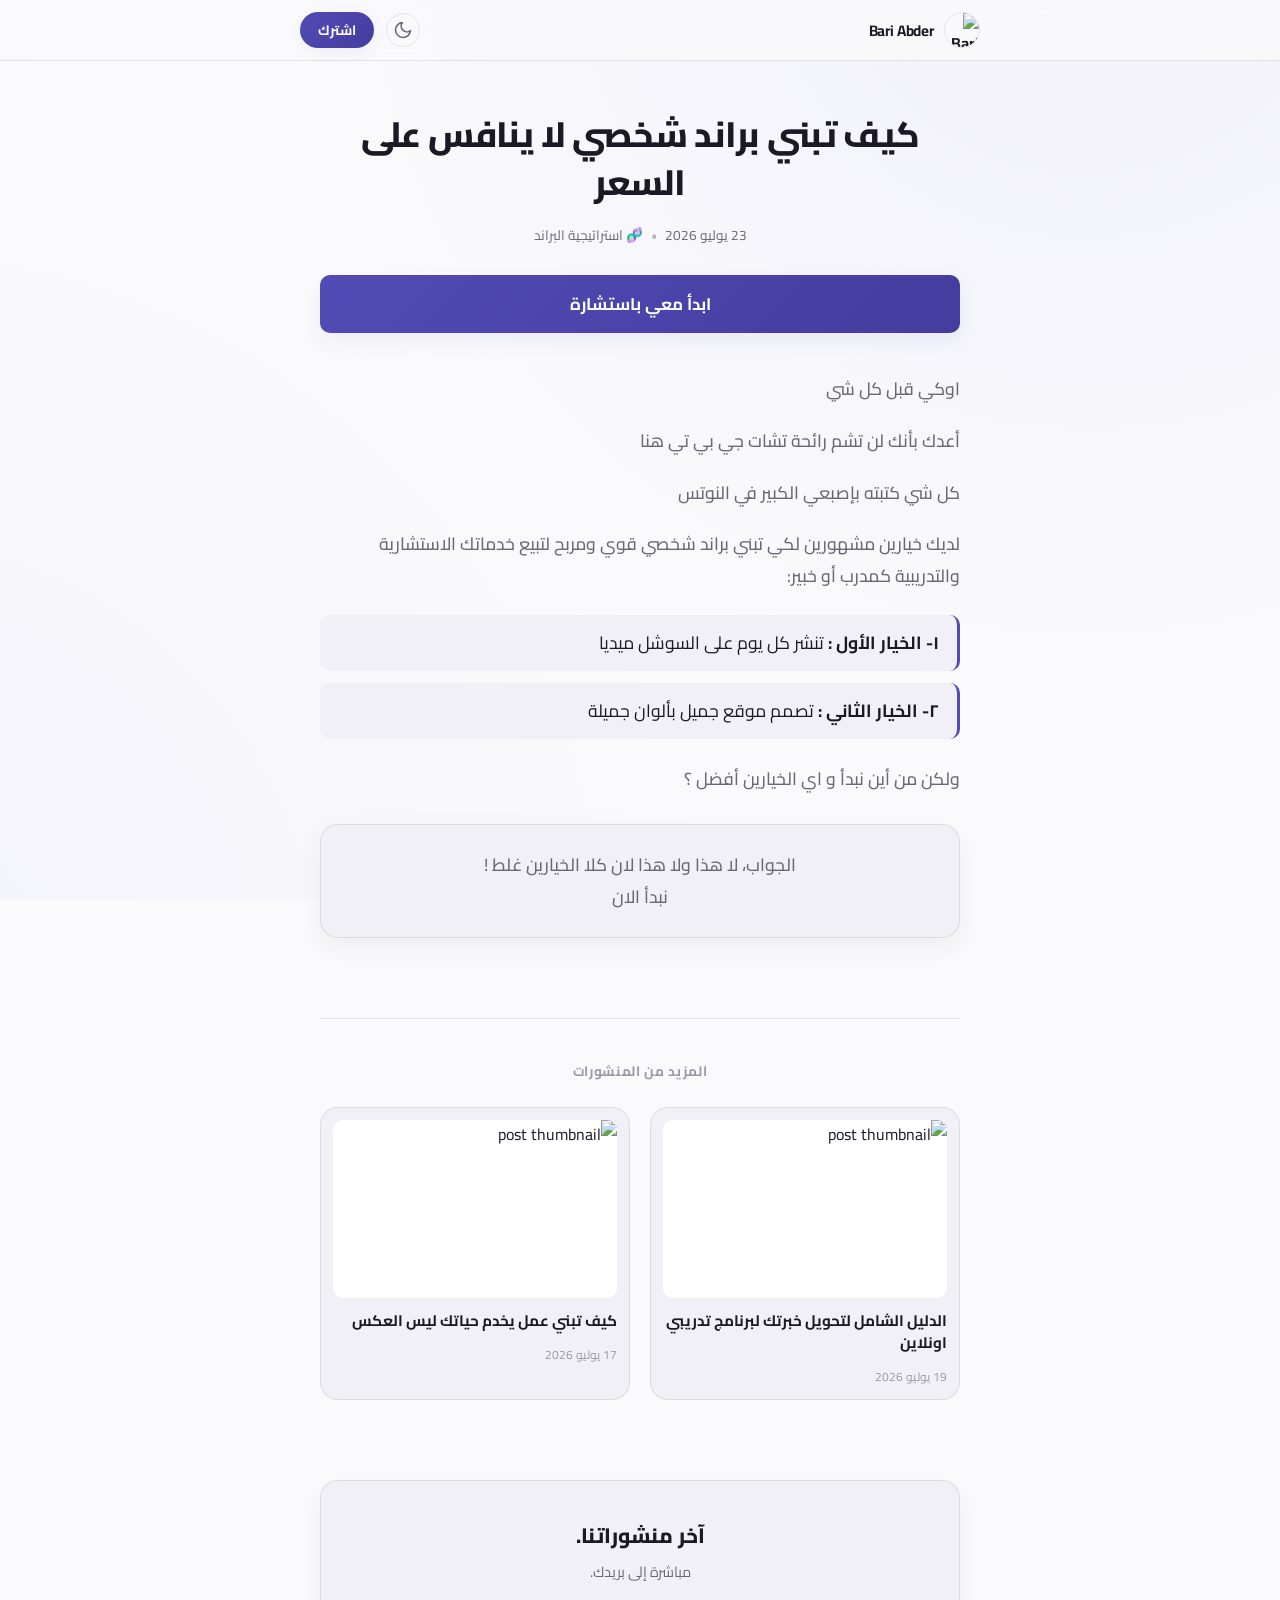
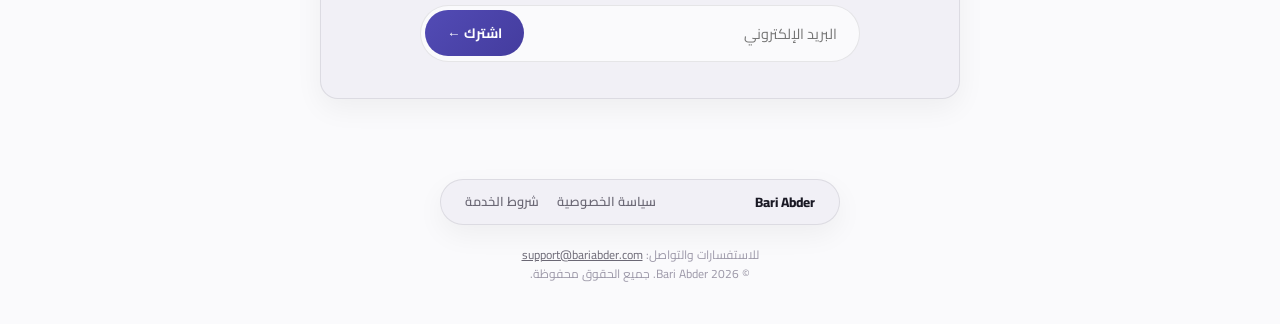
==== build-personal-brand-without-competing-on-price.html @ 3c4d85ca "Add files via upload" ====
<!DOCTYPE html>
<html lang="ar" dir="rtl">
<head>
  <meta charset="UTF-8">
  <meta name="viewport" content="width=device-width, initial-scale=1.0">
  <title>كيف تبني براند شخصي لا ينافس على السعر — Bari Abder</title>
  
  <!-- Cairo Font -->
  <link rel="preconnect" href="https://fonts.googleapis.com">
  <link rel="preconnect" href="https://fonts.gstatic.com" crossorigin>
  <link href="https://fonts.googleapis.com/css2?family=Cairo:wght@400;500;600;700;800;900&display=swap" rel="stylesheet">
  
  <!-- Stylesheet -->
  <link rel="stylesheet" href="style.css">
</head>
<body>

  <!-- Top Navbar -->
  <header class="navbar">
    <div class="nav-container">
      <a href="#" class="brand-logo">
        <img src="https://www.bariabder.com/bariabder.jpg" alt="Bari Abder" class="brand-avatar">
        <span class="brand-name">Bari Abder</span>
      </a>
      <div class="nav-actions">
        <button class="theme-toggle" id="themeToggle" aria-label="Toggle dark mode">
          <svg width="20" height="20" viewBox="0 0 24 24" fill="none" stroke="currentColor" stroke-width="2" stroke-linecap="round" stroke-linejoin="round">
            <path d="M21 12.79A9 9 0 1 1 11.21 3 7 7 0 0 0 21 12.79z"></path>
          </svg>
        </button>
        <a href="#subscribe" class="btn-nav-subscribe">اشترك</a>
      </div>
    </div>
  </header>

  <!-- Main Article Layout -->
  <main class="article-container">
    
    <!-- Article Header -->
    <header class="article-header">
      <h1 class="article-title">كيف تبني براند شخصي لا ينافس على السعر</h1>
      <div class="article-meta">
        <span class="meta-date">23 يوليو 2026</span>
        <span class="meta-dot">•</span>
        <span class="meta-category">🧬 استراتيجية البراند</span>
      </div>
      <a href="https://www.bariabder.com/#final-form" class="cta-banner-btn">ابدأ معي باستشارة</a>
    </header>

    <!-- Article Content -->
    <article class="article-body">
      <p>اوكي قبل كل شي</p>
      <p>أعدك بأنك لن تشم رائحة تشات جي بي تي هنا</p>
      <p>كل شي كتبته بإصبعي الكبير في النوتس</p>
      
      <p>لديك خيارين مشهورين لكي تبني براند شخصي قوي ومربح لتبيع خدماتك الاستشارية والتدريبية كمدرب أو خبير:</p>
      
      <ul class="styled-list">
        <li><strong>١- الخيار الأول :</strong> تنشر كل يوم على السوشل ميديا</li>
        <li><strong>٢- الخيار الثاني :</strong> تصمم موقع جميل بألوان جميلة</li>
      </ul>

      <p>ولكن من أين نبدأ و اي الخيارين أفضل ؟</p>
      
      <p class="highlight-box">
        الجواب، لا هذا ولا هذا لان كلا الخيارين غلط !<br>
        نبدأ الان
      </p>
    </article>

    <!-- Section: More Posts (Grid Layout) -->
    <section class="more-posts-section">
      <h2 class="section-label">المزيد من المنشورات</h2>
      <div class="posts-grid">
        
        <a href="#" class="post-card">
          <div class="post-card-thumb">
            <img src="https://images.unsplash.com/photo-1512486130939-2c4f79935e4f?auto=format&fit=crop&w=600&q=80" alt="post thumbnail">
          </div>
          <h3 class="post-card-title">الدليل الشامل لتحويل خبرتك لبرنامج تدريبي اونلاين</h3>
          <span class="post-card-date">19 يوليو 2026</span>
        </a>

        <a href="#" class="post-card">
          <div class="post-card-thumb">
            <img src="https://images.unsplash.com/photo-1553877522-43269d4ea984?auto=format&fit=crop&w=600&q=80" alt="post thumbnail">
          </div>
          <h3 class="post-card-title">كيف تبني عمل يخدم حياتك ليس العكس</h3>
          <span class="post-card-date">17 يوليو 2026</span>
        </a>

      </div>
    </section>

    <!-- Section: Newsletter Subscription -->
    <section class="newsletter-section" id="subscribe">
      <div class="newsletter-box">
        <h3 class="newsletter-title">آخر منشوراتنا.</h3>
        <p class="newsletter-subtitle">مباشرة إلى بريدك.</p>
        <form class="newsletter-form" id="newsletterForm">
          <input type="email" placeholder="البريد الإلكتروني" required class="newsletter-input">
          <button type="submit" class="btn-submit">اشترك ←</button>
        </form>
      </div>
    </section>

  </main>

  <!-- Clean Floating Pill Footer -->
  <footer class="site-footer">
    <div class="footer-pill">
      <a href="#" class="footer-logo">Bari Abder</a>
      <nav class="footer-pill-links">
        <a href="/privacy">سياسة الخصوصية</a>
        <a href="/terms">شروط الخدمة</a>
      </nav>
    </div>
    <div class="footer-disclaimers">
      <p>للاستفسارات والتواصل: <a href="mailto:support@bariabder.com">support@bariabder.com</a></p>
      <p>© 2026 Bari Abder. جميع الحقوق محفوظة.</p>
    </div>
  </footer>

  <script src="script.js"></script>
</body>
</html>
---- style.css ----
/* ============================================
   DESIGN TOKENS & PALETTE OVERRIDES
   ============================================ */
:root {
  /* Default Light Theme */
  --bg-primary: #FAFAFC;
  --bg-secondary: #f1f0f6;
  --bg-card: #FFFFFF;
  
  --text-main: #1A1924;
  --text-muted: #6B6875;
  --text-faint: #9C98A8;
  
  --border-light: rgba(20, 18, 30, 0.09);
  --border-strong: rgba(20, 18, 30, 0.16);
  
  --accent-purple: #524BB5;
  --accent-hover: #443C9E;
  --accent-soft: rgba(82, 75, 181, 0.08);
  --accent-border: rgba(82, 75, 181, 0.35);
  
  --max-width: 680px;
  --font-family: 'Cairo', -apple-system, BlinkMacSystemFont, sans-serif;
  --radius-pill: 9999px;
  --radius-card: 18px;
  --radius-sm: 10px;
  --transition: all 0.25s cubic-bezier(0.16, 1, 0.3, 1);
  --shadow-card: 0 10px 28px rgba(0, 0, 0, 0.05);
}

/* Matched Dark Theme Palette (From Reference CSS) */
[data-theme="dark"] {
  --bg-primary: #22242B;
  --bg-secondary: #2C2E38;
  --bg-card: #353844;
  
  --text-main: #F8FAFC;
  --text-muted: #CBD5E1;
  --text-faint: #94A3B8;
  
  --border-light: #3D4150;
  --border-strong: #4A4F62;
  
  --accent-purple: #8B80F0;
  --accent-hover: #9990F2;
  --accent-soft: rgba(139, 128, 240, 0.12);
  --accent-border: rgba(139, 128, 240, 0.35);
  
  --shadow-card: 0 10px 28px rgba(0, 0, 0, 0.25);
}

* {
  margin: 0;
  padding: 0;
  box-sizing: border-box;
}

body {
  font-family: var(--font-family);
  background-color: var(--bg-primary);
  /* Ambient glow effect matching reference background */
  background-image: 
    radial-gradient(circle at 85% -10%, rgba(139, 128, 240, 0.08), transparent 55%),
    radial-gradient(circle at -10% 110%, rgba(139, 128, 240, 0.06), transparent 50%);
  background-attachment: fixed;
  color: var(--text-main);
  line-height: 1.8;
  direction: rtl;
  -webkit-font-smoothing: antialiased;
  transition: background-color 0.3s ease, color 0.3s ease;
}

::selection {
  background: var(--accent-soft);
  color: var(--text-main);
}

/* --- Sticky Navigation Bar --- */
.navbar {
  position: sticky;
  top: 0;
  background: rgba(34, 36, 43, 0.75);
  backdrop-filter: blur(16px);
  -webkit-backdrop-filter: blur(16px);
  border-bottom: 1px solid var(--border-light);
  z-index: 100;
  padding: 12px 20px;
}

:root:not([data-theme="dark"]) .navbar {
  background: rgba(250, 250, 252, 0.85);
}

.nav-container {
  max-width: var(--max-width);
  margin: 0 auto;
  display: flex;
  justify-content: space-between;
  align-items: center;
}

.brand-logo {
  display: flex;
  align-items: center;
  gap: 10px;
  text-decoration: none;
  color: var(--text-main);
  font-weight: 700;
}

.brand-avatar {
  width: 36px;
  height: 36px;
  border-radius: 50%;
  object-fit: cover;
  border: 1.5px solid var(--border-light);
}

.brand-name {
  font-size: 0.95rem;
  letter-spacing: -0.01em;
}

.nav-actions {
  display: flex;
  align-items: center;
  gap: 12px;
}

.theme-toggle {
  background: none;
  border: 1px solid var(--border-light);
  color: var(--text-muted);
  cursor: pointer;
  padding: 6px;
  border-radius: 50%;
  display: flex;
  align-items: center;
  justify-content: center;
  transition: var(--transition);
}

.theme-toggle:hover {
  color: var(--text-main);
  background-color: var(--bg-secondary);
  border-color: var(--border-strong);
}

.btn-nav-subscribe {
  background: linear-gradient(135deg, var(--accent-purple), var(--accent-hover));
  color: #FFFFFF;
  padding: 6px 18px;
  border-radius: var(--radius-pill);
  text-decoration: none;
  font-weight: 700;
  font-size: 0.85rem;
  box-shadow: 0 4px 14px var(--accent-soft);
  transition: var(--transition);
}

.btn-nav-subscribe:hover {
  transform: translateY(-1px);
  box-shadow: 0 6px 20px var(--accent-soft);
}

/* --- Article Main Container --- */
.article-container {
  max-width: var(--max-width);
  margin: 50px auto 80px;
  padding: 0 20px;
}

/* Header */
.article-header {
  text-align: center;
  margin-bottom: 40px;
}

.article-title {
  font-size: 2.2rem;
  font-weight: 800;
  line-height: 1.35;
  color: var(--text-main);
  margin-bottom: 16px;
  letter-spacing: -0.02em;
}

.article-meta {
  font-size: 0.85rem;
  color: var(--text-muted);
  display: flex;
  align-items: center;
  justify-content: center;
  gap: 8px;
  margin-bottom: 28px;
}

.meta-dot {
  opacity: 0.5;
}

.cta-banner-btn {
  display: block;
  width: 100%;
  background: linear-gradient(135deg, var(--accent-purple), var(--accent-hover));
  color: #FFFFFF;
  text-align: center;
  padding: 14px 24px;
  border-radius: var(--radius-sm);
  font-size: 1.05rem;
  font-weight: 700;
  text-decoration: none;
  transition: var(--transition);
  box-shadow: 0 8px 20px var(--accent-soft);
}

.cta-banner-btn:hover {
  transform: translateY(-2px);
  box-shadow: 0 12px 28px var(--accent-soft);
}

/* Content Body */
.article-body {
  font-size: 1.1rem;
  color: var(--text-main);
  margin-bottom: 70px;
}

.article-body p {
  margin-bottom: 20px;
  font-weight: 500;
  color: var(--text-muted);
}

.styled-list {
  list-style: none;
  margin: 24px 0;
  padding-right: 0;
}

.styled-list li {
  margin-bottom: 12px;
  padding: 12px 18px;
  background-color: var(--bg-secondary);
  border-radius: var(--radius-sm);
  border-right: 3px solid var(--accent-purple);
  color: var(--text-main);
}

.highlight-box {
  background-color: var(--bg-secondary);
  border: 1px solid var(--border-light);
  padding: 24px;
  border-radius: var(--radius-card);
  font-weight: 700;
  line-height: 1.8;
  margin-top: 30px;
  text-align: center;
  box-shadow: var(--shadow-card);
}

/* --- More Posts Section --- */
.more-posts-section {
  margin-top: 80px;
  padding-top: 40px;
  border-top: 1px solid var(--border-light);
}

.section-label {
  font-size: 0.85rem;
  color: var(--text-faint);
  text-align: center;
  font-weight: 700;
  text-transform: uppercase;
  letter-spacing: 0.05em;
  margin-bottom: 24px;
}

.posts-grid {
  display: grid;
  grid-template-columns: 1fr 1fr;
  gap: 20px;
}

.post-card {
  text-decoration: none;
  color: inherit;
  display: flex;
  flex-direction: column;
  gap: 12px;
  background: var(--bg-secondary);
  border: 1px solid var(--border-light);
  padding: 12px;
  border-radius: var(--radius-card);
  transition: var(--transition);
}

.post-card:hover {
  border-color: var(--accent-border);
  transform: translateY(-3px);
  box-shadow: var(--shadow-card);
}

.post-card-thumb {
  width: 100%;
  aspect-ratio: 16 / 10;
  border-radius: var(--radius-sm);
  overflow: hidden;
  background-color: var(--bg-card);
}

.post-card-thumb img {
  width: 100%;
  height: 100%;
  object-fit: cover;
  transition: transform 0.4s ease;
}

.post-card:hover .post-card-thumb img {
  transform: scale(1.05);
}

.post-card-title {
  font-size: 0.95rem;
  font-weight: 700;
  line-height: 1.45;
  color: var(--text-main);
}

.post-card-date {
  font-size: 0.75rem;
  color: var(--text-faint);
}

/* --- Newsletter Section --- */
.newsletter-section {
  margin-top: 80px;
}

.newsletter-box {
  text-align: center;
  background-color: var(--bg-secondary);
  border: 1px solid var(--border-light);
  padding: 36px 24px;
  border-radius: var(--radius-card);
  box-shadow: var(--shadow-card);
}

.newsletter-title {
  font-size: 1.3rem;
  font-weight: 800;
  margin-bottom: 4px;
  color: var(--text-main);
}

.newsletter-subtitle {
  font-size: 0.9rem;
  color: var(--text-muted);
  margin-bottom: 20px;
}

.newsletter-form {
  display: flex;
  align-items: center;
  background-color: var(--bg-primary);
  border: 1px solid var(--border-light);
  border-radius: var(--radius-pill);
  padding: 4px;
  max-width: 440px;
  margin: 0 auto;
}

.newsletter-input {
  flex: 1;
  border: none;
  background: transparent;
  padding: 10px 18px;
  font-family: inherit;
  font-size: 0.9rem;
  color: var(--text-main);
  outline: none;
}

.btn-submit {
  background: linear-gradient(135deg, var(--accent-purple), var(--accent-hover));
  color: #FFFFFF;
  border: none;
  padding: 10px 22px;
  border-radius: var(--radius-pill);
  font-family: inherit;
  font-weight: 700;
  font-size: 0.85rem;
  cursor: pointer;
  transition: var(--transition);
}

.btn-submit:hover {
  opacity: 0.95;
  transform: scale(1.02);
}

/* --- Floating Pill Footer --- */
.site-footer {
  margin-top: 80px;
  padding-bottom: 40px;
  text-align: center;
}

.footer-pill {
  max-width: 400px;
  margin: 0 auto 20px;
  display: flex;
  justify-content: space-between;
  align-items: center;
  padding: 10px 24px;
  border-radius: var(--radius-pill);
  background: var(--bg-secondary);
  border: 1px solid var(--border-light);
  box-shadow: var(--shadow-card);
}

.footer-logo {
  font-weight: 800;
  font-size: 0.85rem;
  text-decoration: none;
  color: var(--text-main);
}

.footer-pill-links {
  display: flex;
  gap: 18px;
}

.footer-pill-links a {
  color: var(--text-muted);
  text-decoration: none;
  font-size: 0.8rem;
  font-weight: 600;
  transition: var(--transition);
}

.footer-pill-links a:hover {
  color: var(--accent-purple);
}

.footer-disclaimers {
  font-size: 0.75rem;
  color: var(--text-faint);
  line-height: 1.6;
}

.footer-disclaimers a {
  color: var(--text-muted);
  text-decoration: underline;
}

/* Responsive */
@media (max-width: 600px) {
  .article-title {
    font-size: 1.65rem;
  }
  .posts-grid {
    grid-template-columns: 1fr;
  }
}

/* ============================================
   INDEX PAGE EXCLUSIVES
   ============================================ */

/* Profile Header */
.profile-header {
  text-align: center;
  margin-bottom: 40px;
}

.avatar-wrap {
  width: 88px;
  height: 88px;
  margin: 0 auto 16px;
  border-radius: 50%;
  overflow: hidden;
  border: 2px solid var(--border-light);
  box-shadow: var(--shadow-card);
}

.avatar-wrap img {
  width: 100%;
  height: 100%;
  object-fit: cover;
}

.profile-name {
  font-size: 1.8rem;
  font-weight: 800;
  color: var(--text-main);
  margin-bottom: 8px;
}

.profile-bio {
  font-size: 0.98rem;
  color: var(--text-muted);
  max-width: 480px;
  margin: 0 auto 24px;
  line-height: 1.6;
}

.cta-group {
  display: flex;
  justify-content: center;
  gap: 12px;
}

.btn {
  padding: 10px 22px;
  border-radius: var(--radius-pill);
  font-family: inherit;
  font-size: 0.85rem;
  font-weight: 700;
  text-decoration: none;
  transition: var(--transition);
  cursor: pointer;
}

.btn-primary {
  background: linear-gradient(135deg, var(--accent-purple), var(--accent-hover));
  color: #FFFFFF;
  border: none;
  box-shadow: 0 4px 14px var(--accent-soft);
}

.btn-primary:hover {
  transform: translateY(-2px);
  box-shadow: 0 8px 20px var(--accent-soft);
}

.btn-secondary {
  background-color: var(--bg-secondary);
  color: var(--text-main);
  border: 1px solid var(--border-light);
}

.btn-secondary:hover {
  border-color: var(--border-strong);
  background-color: var(--bg-card);
}

/* OTM Hero Card */
.banner-card {
  background: var(--bg-secondary);
  border: 1px solid var(--border-light);
  border-radius: var(--radius-card);
  padding: 28px;
  margin-bottom: 50px;
  box-shadow: var(--shadow-card);
  transition: var(--transition);
}

.banner-card:hover {
  border-color: var(--accent-border);
}

.banner-badge {
  display: inline-block;
  font-size: 0.75rem;
  font-weight: 700;
  color: var(--accent-purple);
  background: var(--accent-soft);
  padding: 4px 12px;
  border-radius: var(--radius-pill);
  margin-bottom: 12px;
}

.banner-title {
  font-size: 1.25rem;
  font-weight: 800;
  color: var(--text-main);
  margin-bottom: 8px;
}

.banner-subtitle {
  font-size: 0.9rem;
  color: var(--text-muted);
  margin-bottom: 18px;
}

.banner-link {
  color: var(--accent-purple);
  font-weight: 700;
  text-decoration: none;
  font-size: 0.9rem;
  display: inline-flex;
  align-items: center;
  gap: 6px;
  transition: var(--transition);
}

.banner-link:hover {
  transform: translateX(-4px);
}

/* Stacked Article List */
.articles-list-stack {
  display: flex;
  flex-direction: column;
  gap: 16px;
}

.article-list-card {
  display: flex;
  justify-content: space-between;
  align-items: center;
  background: var(--bg-secondary);
  border: 1px solid var(--border-light);
  padding: 20px 24px;
  border-radius: var(--radius-card);
  text-decoration: none;
  transition: var(--transition);
}

.article-list-card:hover {
  border-color: var(--accent-border);
  transform: translateY(-2px);
  box-shadow: var(--shadow-card);
}

.article-meta-tags {
  display: flex;
  align-items: center;
  gap: 8px;
  font-size: 0.78rem;
  margin-bottom: 8px;
}

.tag-badge {
  color: var(--accent-purple);
  font-weight: 700;
}

.article-list-date {
  color: var(--text-faint);
}

.article-list-title {
  font-size: 1.1rem;
  font-weight: 800;
  color: var(--text-main);
  margin-bottom: 6px;
}

.article-list-excerpt {
  font-size: 0.88rem;
  color: var(--text-muted);
  line-height: 1.5;
}

.article-list-arrow {
  font-size: 1.2rem;
  color: var(--text-faint);
  padding-right: 16px;
  transition: var(--transition);
}

.article-list-card:hover .article-list-arrow {
  color: var(--accent-purple);
  transform: translateX(-4px);
}
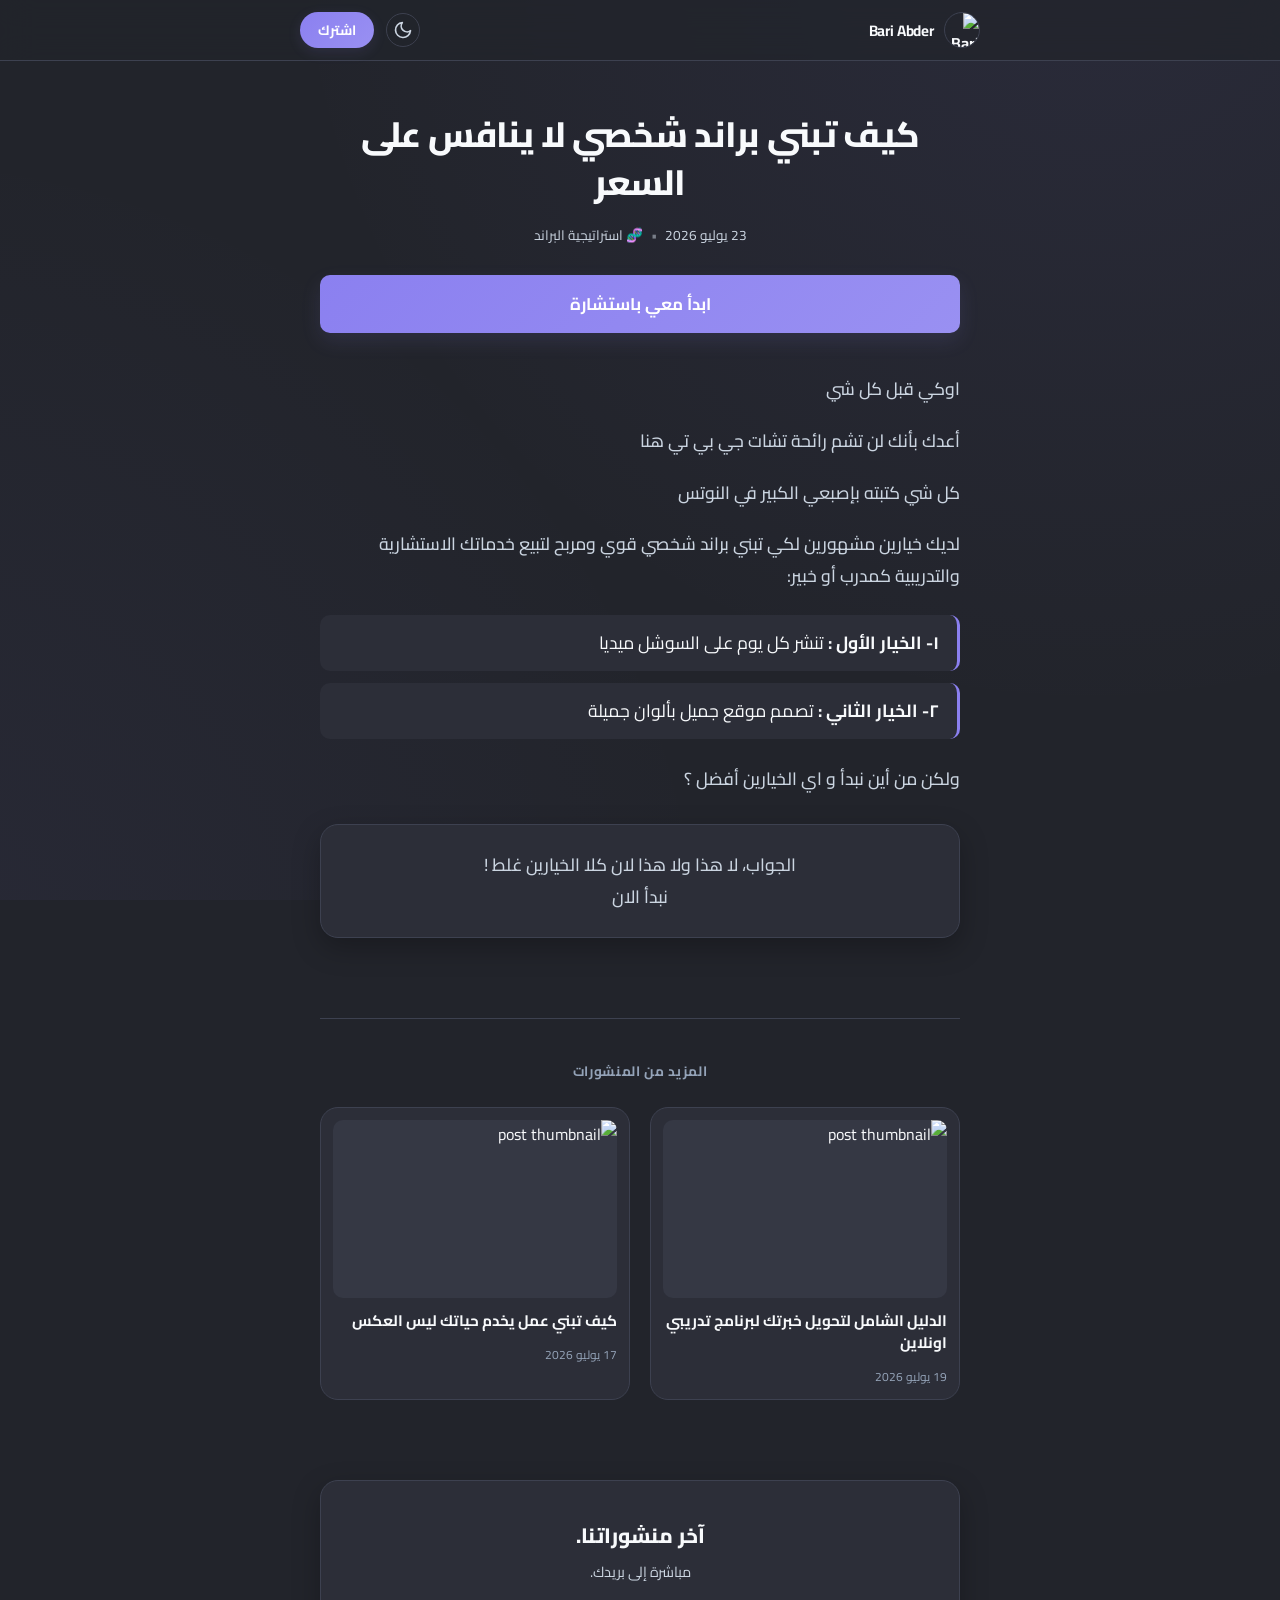
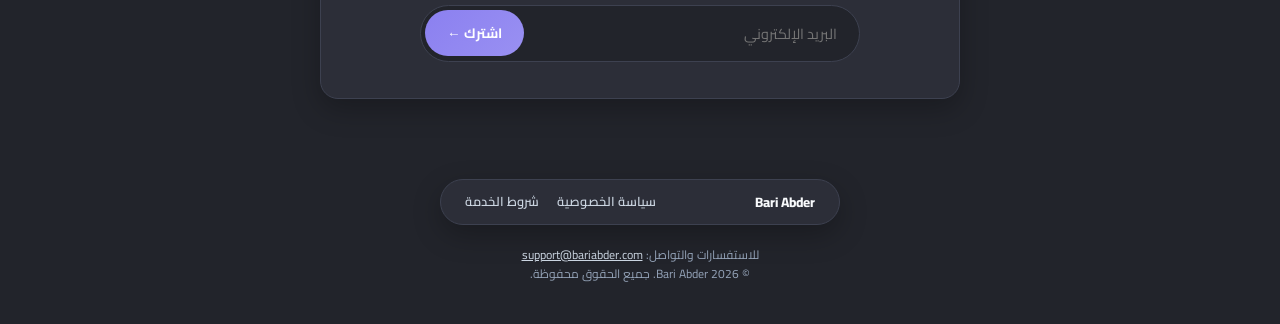
==== commit 7e48aa56: "Update build-personal-brand-without-competing-on-price.html" ====
--- a/build-personal-brand-without-competing-on-price.html
+++ b/build-personal-brand-without-competing-on-price.html
@@ -44,7 +44,7 @@
         <span class="meta-dot">•</span>
         <span class="meta-category">🧬 استراتيجية البراند</span>
       </div>
-      <a href="https://www.bariabder.com/#final-form" class="cta-banner-btn">ابدأ معي باستشارة</a>
+      <a href="https://www.bariabder.com/consultation/" class="cta-banner-btn">ابدأ معي باستشارة</a>
     </header>
 
     <!-- Article Content -->
@@ -123,4 +123,4 @@
 
   <script src="script.js"></script>
 </body>
-</html>+</html>
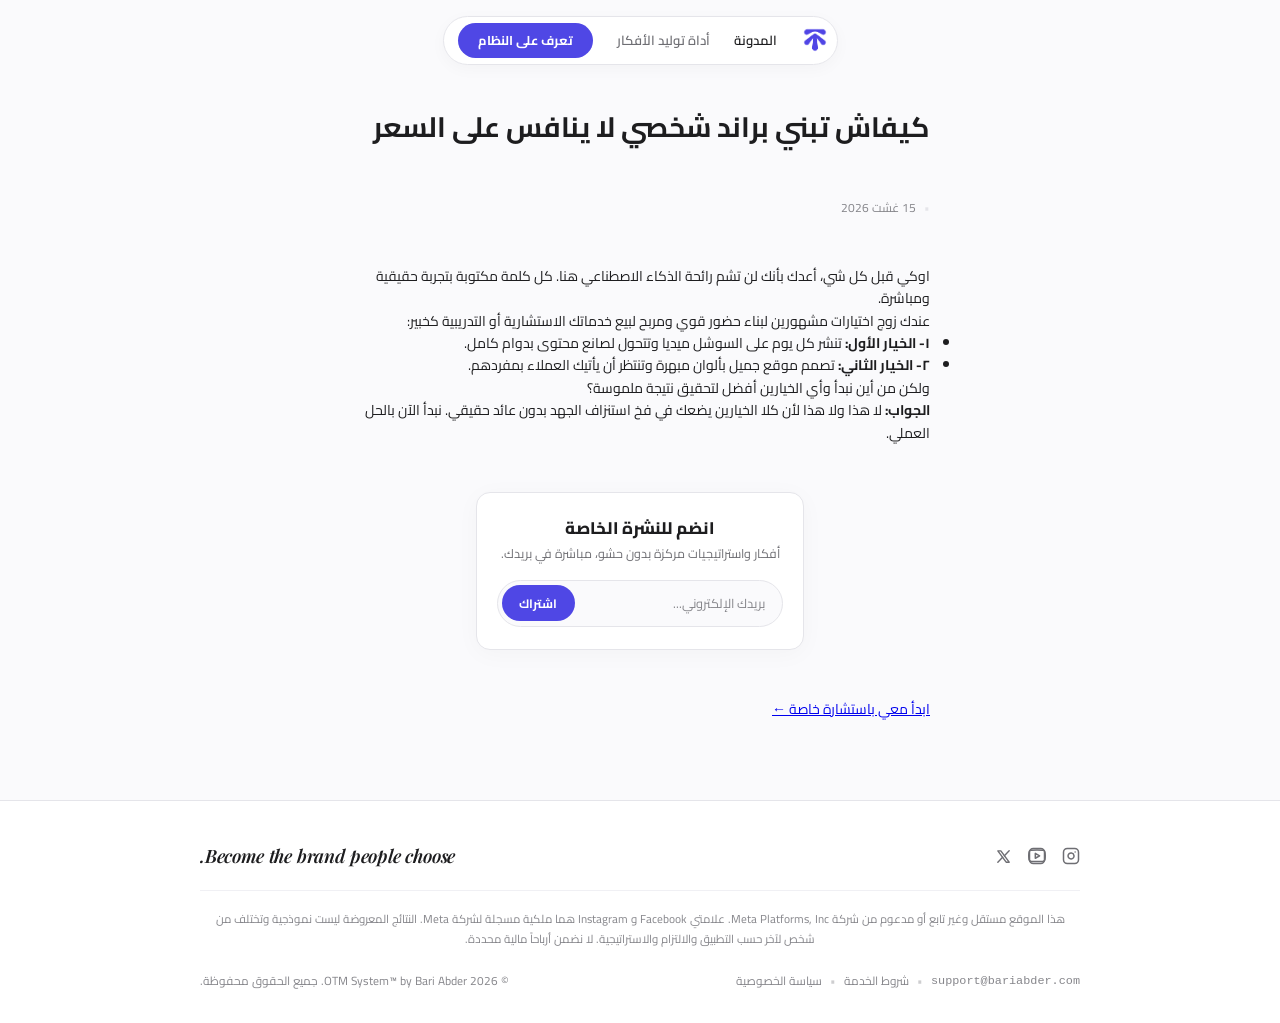
==== commit 0bece82e: "Update build-personal-brand-without-competing-on-price.html" ====
--- a/build-personal-brand-without-competing-on-price.html
+++ b/build-personal-brand-without-competing-on-price.html
@@ -4,123 +4,144 @@
   <meta charset="UTF-8">
   <meta name="viewport" content="width=device-width, initial-scale=1.0">
   <title>كيف تبني براند شخصي لا ينافس على السعر — Bari Abder</title>
-  
-  <!-- Cairo Font -->
+  <link rel="icon" type="image/png" href="main-logo.png">
+
+  <!-- Typography: Cairo + Playfair Display for footer -->
   <link rel="preconnect" href="https://fonts.googleapis.com">
   <link rel="preconnect" href="https://fonts.gstatic.com" crossorigin>
-  <link href="https://fonts.googleapis.com/css2?family=Cairo:wght@400;500;600;700;800;900&display=swap" rel="stylesheet">
-  
-  <!-- Stylesheet -->
+  <link href="https://fonts.googleapis.com/css2?family=Cairo:wght@400;500;600;700;800;900&family=Playfair+Display:ital,wght@1,600&display=swap" rel="stylesheet">
+      <link rel="icon" type="image/png" href="main-logo.png">
   <link rel="stylesheet" href="style.css">
 </head>
 <body>
 
-  <!-- Top Navbar -->
-  <header class="navbar">
-    <div class="nav-container">
-      <a href="#" class="brand-logo">
-        <img src="https://www.bariabder.com/bariabder.jpg" alt="Bari Abder" class="brand-avatar">
-        <span class="brand-name">Bari Abder</span>
+  <!-- ================= FLOATING NAVIGATION PILL ================= -->
+  <header class="top-nav-header">
+    <nav class="top-nav-pill">
+      <!-- Brand Icon / Logo -->
+      <a href="/" class="nav-profile">
+        <img src="logo-wide.png" alt="logo-otm">
       </a>
-      <div class="nav-actions">
-        <button class="theme-toggle" id="themeToggle" aria-label="Toggle dark mode">
-          <svg width="20" height="20" viewBox="0 0 24 24" fill="none" stroke="currentColor" stroke-width="2" stroke-linecap="round" stroke-linejoin="round">
-            <path d="M21 12.79A9 9 0 1 1 11.21 3 7 7 0 0 0 21 12.79z"></path>
-          </svg>
-        </button>
-        <a href="#subscribe" class="btn-nav-subscribe">اشترك</a>
-      </div>
-    </div>
+
+      <!-- Navigation Links -->
+      <a href="https://blog.bariabder.com/" class="nav-link-item active">المدونة</a>
+      <a href="https://bariabder.com/generator/" class="nav-link-item">أداة توليد الأفكار</a>
+
+      <!-- CTA Button -->
+      <a href="https://bariabder.com/#system" class="nav-btn-cta">تعرف على النظام</a>
+    </nav>
   </header>
 
-  <!-- Main Article Layout -->
-  <main class="article-container">
-    
+  <!-- ================= MAIN EDITORIAL CONTENT ================= -->
+  <main class="container">
+    <h1 class="article-main-title">كيفاش تبني براند شخصي لا ينافس على السعر</h1>
     <!-- Article Header -->
     <header class="article-header">
-      <h1 class="article-title">كيف تبني براند شخصي لا ينافس على السعر</h1>
-      <div class="article-meta">
-        <span class="meta-date">23 يوليو 2026</span>
-        <span class="meta-dot">•</span>
-        <span class="meta-category">🧬 استراتيجية البراند</span>
+      <div class="article-meta-row">
+        <span class="meta-separator">•</span>
+        <time class="article-date">15 غشت 2026</time>
       </div>
-      <a href="https://www.bariabder.com/consultation/" class="cta-banner-btn">ابدأ معي باستشارة</a>
+      
     </header>
 
     <!-- Article Content -->
     <article class="article-body">
-      <p>اوكي قبل كل شي</p>
-      <p>أعدك بأنك لن تشم رائحة تشات جي بي تي هنا</p>
-      <p>كل شي كتبته بإصبعي الكبير في النوتس</p>
+      <p>اوكي قبل كل شي، أعدك بأنك لن تشم رائحة الذكاء الاصطناعي هنا. كل كلمة مكتوبة بتجربة حقيقية ومباشرة.</p>
       
-      <p>لديك خيارين مشهورين لكي تبني براند شخصي قوي ومربح لتبيع خدماتك الاستشارية والتدريبية كمدرب أو خبير:</p>
+      <p>عندك زوج اختيارات مشهورين لبناء حضور قوي ومربح لبيع خدماتك الاستشارية أو التدريبية كخبير:</p>
       
-      <ul class="styled-list">
-        <li><strong>١- الخيار الأول :</strong> تنشر كل يوم على السوشل ميديا</li>
-        <li><strong>٢- الخيار الثاني :</strong> تصمم موقع جميل بألوان جميلة</li>
+      <ul class="article-styled-list">
+        <li><strong>١- الخيار الأول:</strong> تنشر كل يوم على السوشل ميديا وتتحول لصانع محتوى بدوام كامل.</li>
+        <li><strong>٢- الخيار الثاني:</strong> تصمم موقع جميل بألوان مبهرة وتنتظر أن يأتيك العملاء بمفردهم.</li>
       </ul>
 
-      <p>ولكن من أين نبدأ و اي الخيارين أفضل ؟</p>
+      <p>ولكن من أين نبدأ وأي الخيارين أفضل لتحقيق نتيجة ملموسة؟</p>
       
-      <p class="highlight-box">
-        الجواب، لا هذا ولا هذا لان كلا الخيارين غلط !<br>
-        نبدأ الان
-      </p>
+      <div class="article-callout">
+        <strong>الجواب:</strong> لا هذا ولا هذا لأن كلا الخيارين يضعك في فخ استنزاف الجهد بدون عائد حقيقي. نبدأ الآن بالحل العملي.
+      </div>
     </article>
 
-    <!-- Section: More Posts (Grid Layout) -->
-    <section class="more-posts-section">
-      <h2 class="section-label">المزيد من المنشورات</h2>
-      <div class="posts-grid">
-        
-        <a href="#" class="post-card">
-          <div class="post-card-thumb">
-            <img src="https://images.unsplash.com/photo-1512486130939-2c4f79935e4f?auto=format&fit=crop&w=600&q=80" alt="post thumbnail">
-          </div>
-          <h3 class="post-card-title">الدليل الشامل لتحويل خبرتك لبرنامج تدريبي اونلاين</h3>
-          <span class="post-card-date">19 يوليو 2026</span>
-        </a>
+    
 
-        <a href="#" class="post-card">
-          <div class="post-card-thumb">
-            <img src="https://images.unsplash.com/photo-1553877522-43269d4ea984?auto=format&fit=crop&w=600&q=80" alt="post thumbnail">
-          </div>
-          <h3 class="post-card-title">كيف تبني عمل يخدم حياتك ليس العكس</h3>
-          <span class="post-card-date">17 يوليو 2026</span>
-        </a>
-
-      </div>
+    <!-- ================= NEWSLETTER CARD ================= -->
+    <section class="newsletter-card" id="subscribe">
+      <h3 class="newsletter-headline">انضم للنشرة الخاصة</h3>
+      <p class="newsletter-subline">أفكار واستراتيجيات مركزة بدون حشو، مباشرة في بريدك.</p>
+      
+      <form class="newsletter-form-inline" id="newsletterForm">
+        <input type="email" name="email" placeholder="بريدك الإلكتروني..." required class="newsletter-input-field">
+        <button type="submit" class="newsletter-btn">اشتراك</button>
+      </form>
     </section>
 
-    <!-- Section: Newsletter Subscription -->
-    <section class="newsletter-section" id="subscribe">
-      <div class="newsletter-box">
-        <h3 class="newsletter-title">آخر منشوراتنا.</h3>
-        <p class="newsletter-subtitle">مباشرة إلى بريدك.</p>
-        <form class="newsletter-form" id="newsletterForm">
-          <input type="email" placeholder="البريد الإلكتروني" required class="newsletter-input">
-          <button type="submit" class="btn-submit">اشترك ←</button>
-        </form>
-      </div>
-    </section>
 
+      <a href="https://www.bariabder.com/consultation/" class="article-cta-banner">
+        <span>ابدأ معي باستشارة خاصة</span>
+        <span class="arrow-icon">←</span>
+      </a>
   </main>
 
-  <!-- Clean Floating Pill Footer -->
+
+  <!-- ================= SITE FOOTER ================= -->
   <footer class="site-footer">
-    <div class="footer-pill">
-      <a href="#" class="footer-logo">Bari Abder</a>
-      <nav class="footer-pill-links">
-        <a href="/privacy">سياسة الخصوصية</a>
-        <a href="/terms">شروط الخدمة</a>
-      </nav>
-    </div>
-    <div class="footer-disclaimers">
-      <p>للاستفسارات والتواصل: <a href="mailto:support@bariabder.com">support@bariabder.com</a></p>
-      <p>© 2026 Bari Abder. جميع الحقوق محفوظة.</p>
+    <div class="footer-container">
+      
+      <!-- Top Row: Socials & Slogan -->
+      <div class="footer-top-row">
+        <div class="footer-socials">
+          <a href="https://instagram.com" target="_blank" rel="noopener" aria-label="Instagram">
+            <svg width="18" height="18" viewBox="0 0 24 24" fill="none" stroke="currentColor" stroke-width="2" stroke-linecap="round" stroke-linejoin="round">
+              <rect x="2" y="2" width="20" height="20" rx="5" ry="5"></rect>
+              <path d="M16 11.37A4 4 0 1 1 12.63 8 4 4 0 0 1 16 11.37z"></path>
+              <line x1="17.5" y1="6.5" x2="17.51" y2="6.5"></line>
+            </svg>
+          </a>
+          <a href="https://youtube.com" target="_blank" rel="noopener" aria-label="YouTube">
+            <svg width="18" height="18" viewBox="0 0 24 24" fill="none" stroke="currentColor" stroke-width="2" stroke-linecap="round" stroke-linejoin="round">
+              <rect x="2" y="2" width="20" height="20" rx="5" ry="5"></rect>
+              <path d="M22.54 6.42a2.78 2.78 0 0 0-1.94-2C18.88 4 12 4 12 4s-6.88 0-8.6.46a2.78 2.78 0 0 0-1.94 2A29 29 0 0 0 1 11.75a29 29 0 0 0 .46 5.33A2.78 2.78 0 0 0 3.4 19c1.72.46 8.6.46 8.6.46s6.88 0 8.6-.46a2.78 2.78 0 0 0 1.94-2 29 29 0 0 0 .46-5.25 29 29 0 0 0-.46-5.33z"></path>
+              <polygon points="9.75 15.02 15.5 11.75 9.75 8.48 9.75 15.02"></polygon>
+            </svg>
+          </a>
+          <a href="https://x.com" target="_blank" rel="noopener" aria-label="X">
+            <svg width="17" height="17" viewBox="0 0 24 24" fill="none" stroke="currentColor" stroke-width="2" stroke-linecap="round" stroke-linejoin="round">
+              <path d="M4 4l11.733 16h4.267l-11.733 -16z"></path>
+              <path d="M4 20l6.768 -6.768m2.46 -2.46l6.772 -6.772"></path>
+            </svg>
+          </a>
+        </div>
+
+        <div class="footer-slogan">
+          Become the brand people choose.
+        </div>
+      </div>
+
+      <div class="footer-divider"></div>
+
+      <!-- Middle Row: Legal Disclaimer -->
+      <p class="footer-disclaimer">
+        هذا الموقع مستقل وغير تابع أو مدعوم من شركة Meta Platforms, Inc. علامتي Facebook و Instagram هما ملكية مسجلة لشركة Meta. النتائج المعروضة ليست نموذجية وتختلف من شخص لآخر حسب التطبيق والالتزام والاستراتيجية. لا نضمن أرباحاً مالية محددة.
+      </p>
+
+      <!-- Bottom Row: Contact & Copyright -->
+      <div class="footer-bottom-row">
+        <div class="footer-contact-legal">
+          <a href="mailto:support@bariabder.com" class="footer-email">support@bariabder.com</a>
+          <span class="dot-sep">•</span>
+          <a href="/terms">شروط الخدمة</a>
+          <span class="dot-sep">•</span>
+          <a href="/privacy">سياسة الخصوصية</a>
+        </div>
+
+        <div class="footer-copy">
+          © 2026 OTM System™ by Bari Abder. جميع الحقوق محفوظة.
+        </div>
+      </div>
+
     </div>
   </footer>
 
-  <script src="script.js"></script>
+  <script src="script.js?v=2"></script>
 </body>
 </html>
--- a/style.css
+++ b/style.css
@@ -1,667 +1,442 @@
-/* ============================================
-   DESIGN TOKENS & PALETTE OVERRIDES
-   ============================================ */
+/* =========================================================
+   1. CORE VARIABLES & SETUP
+   ========================================================= */
+*,
+*::before,
+*::after { 
+  box-sizing: border-box; 
+  margin: 0; 
+  padding: 0; 
+}
+
 :root {
-  /* Default Light Theme */
-  --bg-primary: #FAFAFC;
-  --bg-secondary: #f1f0f6;
-  --bg-card: #FFFFFF;
-  
-  --text-main: #1A1924;
-  --text-muted: #6B6875;
-  --text-faint: #9C98A8;
-  
-  --border-light: rgba(20, 18, 30, 0.09);
-  --border-strong: rgba(20, 18, 30, 0.16);
-  
-  --accent-purple: #524BB5;
-  --accent-hover: #443C9E;
-  --accent-soft: rgba(82, 75, 181, 0.08);
-  --accent-border: rgba(82, 75, 181, 0.35);
-  
-  --max-width: 680px;
-  --font-family: 'Cairo', -apple-system, BlinkMacSystemFont, sans-serif;
-  --radius-pill: 9999px;
-  --radius-card: 18px;
-  --radius-sm: 10px;
-  --transition: all 0.25s cubic-bezier(0.16, 1, 0.3, 1);
-  --shadow-card: 0 10px 28px rgba(0, 0, 0, 0.05);
-}
-
-/* Matched Dark Theme Palette (From Reference CSS) */
-[data-theme="dark"] {
-  --bg-primary: #22242B;
-  --bg-secondary: #2C2E38;
-  --bg-card: #353844;
-  
-  --text-main: #F8FAFC;
-  --text-muted: #CBD5E1;
-  --text-faint: #94A3B8;
-  
-  --border-light: #3D4150;
-  --border-strong: #4A4F62;
-  
-  --accent-purple: #8B80F0;
-  --accent-hover: #9990F2;
-  --accent-soft: rgba(139, 128, 240, 0.12);
-  --accent-border: rgba(139, 128, 240, 0.35);
-  
-  --shadow-card: 0 10px 28px rgba(0, 0, 0, 0.25);
-}
-
-* {
-  margin: 0;
-  padding: 0;
-  box-sizing: border-box;
+  --accent: #4F47E5;
+  --accent-hover: #4338CA;
+  --accent-subtle: #EEF2FF;
+
+  --bg-color: #fafafc;
+  --surface: #ffffff;
+  --surface-hover: #f5f5f7;
+
+  --text-main: #1d1d1f;
+  --text-muted: #6e6e73;
+  --text-faint: #86868b;
+
+  --border-light: #e5e5ea;
+  --border-subtle: #f0f0f4;
+
+  --radius-sm: 8px;
+  --radius-md: 14px;
+  --radius-lg: 20px;
+  --radius-pill: 980px;
+
+  --shadow-card: 0 4px 24px rgba(0, 0, 0, 0.03);
+}
+
+html { 
+  scroll-behavior: smooth;
 }
 
 body {
-  font-family: var(--font-family);
-  background-color: var(--bg-primary);
-  /* Ambient glow effect matching reference background */
-  background-image: 
-    radial-gradient(circle at 85% -10%, rgba(139, 128, 240, 0.08), transparent 55%),
-    radial-gradient(circle at -10% 110%, rgba(139, 128, 240, 0.06), transparent 50%);
-  background-attachment: fixed;
-  color: var(--text-main);
-  line-height: 1.8;
+  font-family: 'SF Arabic', -apple-system, BlinkMacSystemFont, 'SF Pro Text', 'Cairo', sans-serif;
+  background-color: var(--bg-color);
+  color: var(--text-main);
+  font-size: 14px;
+  line-height: 1.6;
+  min-height: 100vh;
+  display: flex;
+  flex-direction: column;
+  align-items: center;
   direction: rtl;
   -webkit-font-smoothing: antialiased;
-  transition: background-color 0.3s ease, color 0.3s ease;
-}
-
-::selection {
-  background: var(--accent-soft);
-  color: var(--text-main);
-}
-
-/* --- Sticky Navigation Bar --- */
-.navbar {
+}
+
+/* =========================================================
+   2. FLOATING TOP NAVIGATION PILL (MATCHING SCREENSHOT)
+   ========================================================= */
+.top-nav-header {
+  width: 100%;
+  display: flex;
+  justify-content: center;
   position: sticky;
-  top: 0;
-  background: rgba(34, 36, 43, 0.75);
-  backdrop-filter: blur(16px);
-  -webkit-backdrop-filter: blur(16px);
-  border-bottom: 1px solid var(--border-light);
+  top: 16px;
   z-index: 100;
-  padding: 12px 20px;
-}
-
-:root:not([data-theme="dark"]) .navbar {
-  background: rgba(250, 250, 252, 0.85);
-}
-
-.nav-container {
-  max-width: var(--max-width);
+  padding: 0 1rem;
+}
+.nav-profile {
+  display: flex;
+  align-items: center;
+}
+
+.nav-profile img {
+  height: 28px;      /* Adjust height to fit your navbar */
+  width: auto;       /* Maintains aspect ratio */
+  display: block;
+  object-fit: contain;
+}
+
+.top-nav-pill {
+  background: rgba(255, 255, 255, 0.88);
+  backdrop-filter: blur(20px);
+  -webkit-backdrop-filter: blur(20px);
+  border: 1px solid var(--border-light);
+  border-radius: var(--radius-pill);
+  padding: 6px 8px 6px 14px;
+  display: flex;
+  align-items: center;
+  gap: 1.5rem;
+  box-shadow: 0 4px 16px rgba(0, 0, 0, 0.03);
+}
+
+.nav-logo-link {
+  color: var(--accent);
+  display: flex;
+  align-items: center;
+  text-decoration: none;
+}
+
+.nav-link-item {
+  color: var(--text-muted);
+  text-decoration: none;
+  font-size: 0.82rem;
+  font-weight: 600;
+  transition: color 0.15s ease;
+}
+
+.nav-link-item:hover,
+.nav-link-item.active {
+  color: var(--text-main);
+}
+
+.nav-btn-cta {
+  background: var(--accent);
+  color: #ffffff;
+  text-decoration: none;
+  font-size: 0.8rem;
+  font-weight: 700;
+  padding: 0.45rem 1.25rem;
+  border-radius: var(--radius-pill);
+  transition: background-color 0.15s ease, transform 0.15s ease;
+}
+
+.nav-btn-cta:hover {
+  background: var(--accent-hover);
+}
+
+/* =========================================================
+   3. CLEAN EDITORIAL CONTENT FEED
+   ========================================================= */
+.container {
+  width: 100%;
+  max-width: 620px;
+  margin: 3.5rem auto 5rem;
+  padding: 0 1.25rem;
+  display: flex;
+  flex-direction: column;
+  gap: 3rem;
+  flex: 1;
+}
+
+.blog-hero {
+  text-align: center;
+  padding-bottom: 0.5rem;
+}
+
+.blog-main-title {
+  font-size: 1.8rem;
+  font-weight: 900;
+  color: var(--text-main);
+  letter-spacing: -0.03em;
+  margin-bottom: 0.4rem;
+}
+
+.blog-subtitle {
+  font-size: 0.9rem;
+  color: var(--text-muted);
+  line-height: 1.6;
+}
+
+/* Article Cards */
+.articles-feed {
+  display: flex;
+  flex-direction: column;
+  gap: 1.25rem;
+}
+
+.article-entry {
+  background: var(--surface);
+  border: 1px solid var(--border-light);
+  border-radius: var(--radius-lg);
+  padding: 1.75rem;
+  box-shadow: var(--shadow-card);
+  transition: border-color 0.15s ease, transform 0.15s ease, box-shadow 0.15s ease;
+}
+
+.article-entry:hover {
+  border-color: #d1d1d6;
+  transform: translateY(-2px);
+  box-shadow: 0 8px 30px rgba(0, 0, 0, 0.06);
+}
+
+.article-link-wrapper {
+  text-decoration: none;
+  color: inherit;
+  display: flex;
+  flex-direction: column;
+  gap: 0.6rem;
+}
+
+.article-meta-row {
+  display: flex;
+  align-items: center;
+  gap: 8px;
+  font-size: 0.75rem;
+}
+
+.article-tag {
+  color: var(--accent);
+  font-weight: 700;
+}
+
+.meta-separator {
+  color: var(--border-light);
+}
+
+.article-date {
+  color: var(--text-faint);
+}
+
+.article-title {
+  font-size: 1.2rem;
+  font-weight: 800;
+  color: var(--text-main);
+  line-height: 1.4;
+  letter-spacing: -0.02em;
+}
+
+.article-description {
+  font-size: 0.86rem;
+  color: var(--text-muted);
+  line-height: 1.6;
+}
+
+.article-read-more {
+  margin-top: 0.5rem;
+  display: inline-flex;
+  align-items: center;
+  gap: 6px;
+  font-size: 0.8rem;
+  font-weight: 700;
+  color: var(--accent);
+}
+
+.arrow-icon {
+  transition: transform 0.15s ease;
+}
+
+.article-entry:hover .arrow-icon {
+  transform: translateX(-4px);
+}
+
+/* Newsletter Card (Compact Apple Style) */
+.newsletter-card {
+  background: var(--surface);
+  border: 1px solid var(--border-light);
+  border-radius: var(--radius-md);
+  padding: 1.4rem 1.25rem;
+  max-width: 440px;
   margin: 0 auto;
-  display: flex;
-  justify-content: space-between;
-  align-items: center;
-}
-
-.brand-logo {
-  display: flex;
-  align-items: center;
-  gap: 10px;
-  text-decoration: none;
-  color: var(--text-main);
-  font-weight: 700;
-}
-
-.brand-avatar {
-  width: 36px;
-  height: 36px;
-  border-radius: 50%;
-  object-fit: cover;
-  border: 1.5px solid var(--border-light);
-}
-
-.brand-name {
-  font-size: 0.95rem;
-  letter-spacing: -0.01em;
-}
-
-.nav-actions {
-  display: flex;
-  align-items: center;
-  gap: 12px;
-}
-
-.theme-toggle {
-  background: none;
-  border: 1px solid var(--border-light);
-  color: var(--text-muted);
-  cursor: pointer;
-  padding: 6px;
-  border-radius: 50%;
-  display: flex;
-  align-items: center;
-  justify-content: center;
-  transition: var(--transition);
-}
-
-.theme-toggle:hover {
-  color: var(--text-main);
-  background-color: var(--bg-secondary);
-  border-color: var(--border-strong);
-}
-
-.btn-nav-subscribe {
-  background: linear-gradient(135deg, var(--accent-purple), var(--accent-hover));
-  color: #FFFFFF;
-  padding: 6px 18px;
-  border-radius: var(--radius-pill);
-  text-decoration: none;
-  font-weight: 700;
-  font-size: 0.85rem;
-  box-shadow: 0 4px 14px var(--accent-soft);
-  transition: var(--transition);
-}
-
-.btn-nav-subscribe:hover {
-  transform: translateY(-1px);
-  box-shadow: 0 6px 20px var(--accent-soft);
-}
-
-/* --- Article Main Container --- */
-.article-container {
-  max-width: var(--max-width);
-  margin: 50px auto 80px;
-  padding: 0 20px;
-}
-
-/* Header */
-.article-header {
-  text-align: center;
-  margin-bottom: 40px;
-}
-
-.article-title {
-  font-size: 2.2rem;
-  font-weight: 800;
-  line-height: 1.35;
-  color: var(--text-main);
-  margin-bottom: 16px;
-  letter-spacing: -0.02em;
-}
-
-.article-meta {
-  font-size: 0.85rem;
-  color: var(--text-muted);
-  display: flex;
-  align-items: center;
-  justify-content: center;
-  gap: 8px;
-  margin-bottom: 28px;
-}
-
-.meta-dot {
-  opacity: 0.5;
-}
-
-.cta-banner-btn {
-  display: block;
-  width: 100%;
-  background: linear-gradient(135deg, var(--accent-purple), var(--accent-hover));
-  color: #FFFFFF;
-  text-align: center;
-  padding: 14px 24px;
-  border-radius: var(--radius-sm);
-  font-size: 1.05rem;
-  font-weight: 700;
-  text-decoration: none;
-  transition: var(--transition);
-  box-shadow: 0 8px 20px var(--accent-soft);
-}
-
-.cta-banner-btn:hover {
-  transform: translateY(-2px);
-  box-shadow: 0 12px 28px var(--accent-soft);
-}
-
-/* Content Body */
-.article-body {
-  font-size: 1.1rem;
-  color: var(--text-main);
-  margin-bottom: 70px;
-}
-
-.article-body p {
-  margin-bottom: 20px;
-  font-weight: 500;
-  color: var(--text-muted);
-}
-
-.styled-list {
-  list-style: none;
-  margin: 24px 0;
-  padding-right: 0;
-}
-
-.styled-list li {
-  margin-bottom: 12px;
-  padding: 12px 18px;
-  background-color: var(--bg-secondary);
-  border-radius: var(--radius-sm);
-  border-right: 3px solid var(--accent-purple);
-  color: var(--text-main);
-}
-
-.highlight-box {
-  background-color: var(--bg-secondary);
-  border: 1px solid var(--border-light);
-  padding: 24px;
-  border-radius: var(--radius-card);
-  font-weight: 700;
-  line-height: 1.8;
-  margin-top: 30px;
   text-align: center;
   box-shadow: var(--shadow-card);
 }
 
-/* --- More Posts Section --- */
-.more-posts-section {
-  margin-top: 80px;
-  padding-top: 40px;
-  border-top: 1px solid var(--border-light);
-}
-
-.section-label {
-  font-size: 0.85rem;
-  color: var(--text-faint);
-  text-align: center;
-  font-weight: 700;
-  text-transform: uppercase;
-  letter-spacing: 0.05em;
-  margin-bottom: 24px;
-}
-
-.posts-grid {
-  display: grid;
-  grid-template-columns: 1fr 1fr;
-  gap: 20px;
-}
-
-.post-card {
-  text-decoration: none;
-  color: inherit;
-  display: flex;
-  flex-direction: column;
-  gap: 12px;
-  background: var(--bg-secondary);
-  border: 1px solid var(--border-light);
-  padding: 12px;
-  border-radius: var(--radius-card);
-  transition: var(--transition);
-}
-
-.post-card:hover {
-  border-color: var(--accent-border);
-  transform: translateY(-3px);
-  box-shadow: var(--shadow-card);
-}
-
-.post-card-thumb {
-  width: 100%;
-  aspect-ratio: 16 / 10;
-  border-radius: var(--radius-sm);
-  overflow: hidden;
-  background-color: var(--bg-card);
-}
-
-.post-card-thumb img {
-  width: 100%;
-  height: 100%;
-  object-fit: cover;
-  transition: transform 0.4s ease;
-}
-
-.post-card:hover .post-card-thumb img {
-  transform: scale(1.05);
-}
-
-.post-card-title {
-  font-size: 0.95rem;
-  font-weight: 700;
-  line-height: 1.45;
-  color: var(--text-main);
-}
-
-.post-card-date {
-  font-size: 0.75rem;
-  color: var(--text-faint);
-}
-
-/* --- Newsletter Section --- */
-.newsletter-section {
-  margin-top: 80px;
-}
-
-.newsletter-box {
-  text-align: center;
-  background-color: var(--bg-secondary);
-  border: 1px solid var(--border-light);
-  padding: 36px 24px;
-  border-radius: var(--radius-card);
-  box-shadow: var(--shadow-card);
-}
-
-.newsletter-title {
-  font-size: 1.3rem;
+.newsletter-headline {
+  font-size: 1.05rem;
   font-weight: 800;
-  margin-bottom: 4px;
-  color: var(--text-main);
-}
-
-.newsletter-subtitle {
-  font-size: 0.9rem;
+  color: var(--text-main);
+  letter-spacing: -0.01em;
+}
+
+.newsletter-subline {
+  font-size: 0.78rem;
   color: var(--text-muted);
-  margin-bottom: 20px;
-}
-
-.newsletter-form {
-  display: flex;
-  align-items: center;
-  background-color: var(--bg-primary);
+  margin: 0.2rem 0 1rem;
+  line-height: 1.5;
+}
+
+.newsletter-form-inline {
+  display: flex;
+  align-items: center;
+  background: var(--bg-color);
   border: 1px solid var(--border-light);
   border-radius: var(--radius-pill);
-  padding: 4px;
-  max-width: 440px;
+  padding: 3px 4px;
+  max-width: 340px;
   margin: 0 auto;
-}
-
-.newsletter-input {
+  transition: border-color 0.15s ease;
+}
+
+.newsletter-form-inline:focus-within {
+  border-color: var(--accent);
+}
+
+.newsletter-input-field {
   flex: 1;
   border: none;
   background: transparent;
-  padding: 10px 18px;
+  padding: 0.45rem 0.85rem;
   font-family: inherit;
-  font-size: 0.9rem;
+  font-size: 0.8rem;
   color: var(--text-main);
   outline: none;
 }
 
-.btn-submit {
-  background: linear-gradient(135deg, var(--accent-purple), var(--accent-hover));
-  color: #FFFFFF;
+.newsletter-input-field::placeholder {
+  color: var(--text-faint);
+}
+
+.newsletter-btn {
+  background: var(--accent);
+  color: #ffffff;
   border: none;
-  padding: 10px 22px;
+  padding: 0.4rem 1.1rem;
   border-radius: var(--radius-pill);
   font-family: inherit;
   font-weight: 700;
-  font-size: 0.85rem;
+  font-size: 0.76rem;
   cursor: pointer;
-  transition: var(--transition);
-}
-
-.btn-submit:hover {
-  opacity: 0.95;
-  transform: scale(1.02);
-}
-
-/* --- Floating Pill Footer --- */
+  transition: background-color 0.15s ease;
+}
+
+.newsletter-btn:hover {
+  background: var(--accent-hover);
+}
+/* =========================================================
+   4. SITE FOOTER (PIXEL-PERFECT TO SCREENSHOT)
+   ========================================================= */
 .site-footer {
-  margin-top: 80px;
-  padding-bottom: 40px;
+  width: 100%;
+  border-top: 1px solid var(--border-light);
+  padding: 2.5rem 1.5rem 2rem;
+  background: var(--surface);
+}
+
+.footer-container {
+  max-width: 880px;
+  margin: 0 auto;
+  display: flex;
+  flex-direction: column;
+}
+
+/* Row 1: Slogan & Socials */
+.footer-top-row {
+  display: flex;
+  justify-content: space-between;
+  align-items: center;
+  margin-bottom: 1.2rem;
+}
+
+.footer-socials {
+  display: flex;
+  align-items: center;
+  gap: 16px;
+}
+
+.footer-socials a {
+  color: var(--text-muted);
+  display: flex;
+  align-items: center;
+  transition: color 0.15s ease;
+}
+
+.footer-socials a:hover {
+  color: var(--text-main);
+}
+
+.footer-slogan {
+  font-family: 'Playfair Display', serif;
+  font-style: italic;
+  font-size: 1.15rem;
+  font-weight: 600;
+  color: var(--text-main);
+  letter-spacing: -0.01em;
+}
+
+/* Row 2: Divider & Disclaimer */
+.footer-divider {
+  width: 100%;
+  height: 1px;
+  background: var(--border-subtle);
+  margin-bottom: 1.2rem;
+}
+
+.footer-disclaimer {
+  font-size: 0.72rem;
+  line-height: 1.7;
+  color: var(--text-faint);
   text-align: center;
-}
-
-.footer-pill {
-  max-width: 400px;
-  margin: 0 auto 20px;
+  margin-bottom: 1.4rem;
+}
+
+/* Row 3: Bottom Legal & Copyright */
+.footer-bottom-row {
   display: flex;
   justify-content: space-between;
   align-items: center;
-  padding: 10px 24px;
-  border-radius: var(--radius-pill);
-  background: var(--bg-secondary);
-  border: 1px solid var(--border-light);
-  box-shadow: var(--shadow-card);
-}
-
-.footer-logo {
-  font-weight: 800;
-  font-size: 0.85rem;
+  font-size: 0.74rem;
+  color: var(--text-faint);
+}
+
+.footer-contact-legal {
+  display: flex;
+  align-items: center;
+  gap: 8px;
+}
+
+.footer-contact-legal a {
+  color: var(--text-faint);
   text-decoration: none;
-  color: var(--text-main);
-}
-
-.footer-pill-links {
-  display: flex;
-  gap: 18px;
-}
-
-.footer-pill-links a {
-  color: var(--text-muted);
-  text-decoration: none;
-  font-size: 0.8rem;
-  font-weight: 600;
-  transition: var(--transition);
-}
-
-.footer-pill-links a:hover {
-  color: var(--accent-purple);
-}
-
-.footer-disclaimers {
-  font-size: 0.75rem;
-  color: var(--text-faint);
-  line-height: 1.6;
-}
-
-.footer-disclaimers a {
-  color: var(--text-muted);
-  text-decoration: underline;
-}
-
-/* Responsive */
-@media (max-width: 600px) {
-  .article-title {
-    font-size: 1.65rem;
+  transition: color 0.15s ease;
+}
+
+.footer-contact-legal a:hover {
+  color: var(--text-main);
+}
+
+.footer-email {
+  font-family: -apple-system, BlinkMacSystemFont, monospace;
+}
+
+.dot-sep {
+  opacity: 0.4;
+}
+
+.footer-copy {
+  color: var(--text-faint);
+}
+
+/* =========================================================
+   5. RESPONSIVE
+   ========================================================= */
+@media (max-width: 768px) {
+  .top-nav-pill {
+    gap: 1rem;
+    padding: 5px 8px 5px 12px;
   }
-  .posts-grid {
-    grid-template-columns: 1fr;
+
+  .nav-link-item {
+    font-size: 0.76rem;
   }
-}
-
-/* ============================================
-   INDEX PAGE EXCLUSIVES
-   ============================================ */
-
-/* Profile Header */
-.profile-header {
-  text-align: center;
-  margin-bottom: 40px;
-}
-
-.avatar-wrap {
-  width: 88px;
-  height: 88px;
-  margin: 0 auto 16px;
-  border-radius: 50%;
-  overflow: hidden;
-  border: 2px solid var(--border-light);
-  box-shadow: var(--shadow-card);
-}
-
-.avatar-wrap img {
-  width: 100%;
-  height: 100%;
-  object-fit: cover;
-}
-
-.profile-name {
-  font-size: 1.8rem;
-  font-weight: 800;
-  color: var(--text-main);
-  margin-bottom: 8px;
-}
-
-.profile-bio {
-  font-size: 0.98rem;
-  color: var(--text-muted);
-  max-width: 480px;
-  margin: 0 auto 24px;
-  line-height: 1.6;
-}
-
-.cta-group {
-  display: flex;
-  justify-content: center;
-  gap: 12px;
-}
-
-.btn {
-  padding: 10px 22px;
-  border-radius: var(--radius-pill);
-  font-family: inherit;
-  font-size: 0.85rem;
-  font-weight: 700;
-  text-decoration: none;
-  transition: var(--transition);
-  cursor: pointer;
-}
-
-.btn-primary {
-  background: linear-gradient(135deg, var(--accent-purple), var(--accent-hover));
-  color: #FFFFFF;
-  border: none;
-  box-shadow: 0 4px 14px var(--accent-soft);
-}
-
-.btn-primary:hover {
-  transform: translateY(-2px);
-  box-shadow: 0 8px 20px var(--accent-soft);
-}
-
-.btn-secondary {
-  background-color: var(--bg-secondary);
-  color: var(--text-main);
-  border: 1px solid var(--border-light);
-}
-
-.btn-secondary:hover {
-  border-color: var(--border-strong);
-  background-color: var(--bg-card);
-}
-
-/* OTM Hero Card */
-.banner-card {
-  background: var(--bg-secondary);
-  border: 1px solid var(--border-light);
-  border-radius: var(--radius-card);
-  padding: 28px;
-  margin-bottom: 50px;
-  box-shadow: var(--shadow-card);
-  transition: var(--transition);
-}
-
-.banner-card:hover {
-  border-color: var(--accent-border);
-}
-
-.banner-badge {
-  display: inline-block;
-  font-size: 0.75rem;
-  font-weight: 700;
-  color: var(--accent-purple);
-  background: var(--accent-soft);
-  padding: 4px 12px;
-  border-radius: var(--radius-pill);
-  margin-bottom: 12px;
-}
-
-.banner-title {
-  font-size: 1.25rem;
-  font-weight: 800;
-  color: var(--text-main);
-  margin-bottom: 8px;
-}
-
-.banner-subtitle {
-  font-size: 0.9rem;
-  color: var(--text-muted);
-  margin-bottom: 18px;
-}
-
-.banner-link {
-  color: var(--accent-purple);
-  font-weight: 700;
-  text-decoration: none;
-  font-size: 0.9rem;
-  display: inline-flex;
-  align-items: center;
-  gap: 6px;
-  transition: var(--transition);
-}
-
-.banner-link:hover {
-  transform: translateX(-4px);
-}
-
-/* Stacked Article List */
-.articles-list-stack {
-  display: flex;
-  flex-direction: column;
-  gap: 16px;
-}
-
-.article-list-card {
-  display: flex;
-  justify-content: space-between;
-  align-items: center;
-  background: var(--bg-secondary);
-  border: 1px solid var(--border-light);
-  padding: 20px 24px;
-  border-radius: var(--radius-card);
-  text-decoration: none;
-  transition: var(--transition);
-}
-
-.article-list-card:hover {
-  border-color: var(--accent-border);
-  transform: translateY(-2px);
-  box-shadow: var(--shadow-card);
-}
-
-.article-meta-tags {
-  display: flex;
-  align-items: center;
-  gap: 8px;
-  font-size: 0.78rem;
-  margin-bottom: 8px;
-}
-
-.tag-badge {
-  color: var(--accent-purple);
-  font-weight: 700;
-}
-
-.article-list-date {
-  color: var(--text-faint);
-}
-
-.article-list-title {
-  font-size: 1.1rem;
-  font-weight: 800;
-  color: var(--text-main);
-  margin-bottom: 6px;
-}
-
-.article-list-excerpt {
-  font-size: 0.88rem;
-  color: var(--text-muted);
-  line-height: 1.5;
-}
-
-.article-list-arrow {
-  font-size: 1.2rem;
-  color: var(--text-faint);
-  padding-right: 16px;
-  transition: var(--transition);
-}
-
-.article-list-card:hover .article-list-arrow {
-  color: var(--accent-purple);
-  transform: translateX(-4px);
-}+
+  .footer-top-row {
+    flex-direction: column-reverse;
+    gap: 1rem;
+    align-items: center;
+  }
+
+  .footer-bottom-row {
+    flex-direction: column;
+    gap: 0.75rem;
+    text-align: center;
+  }
+}
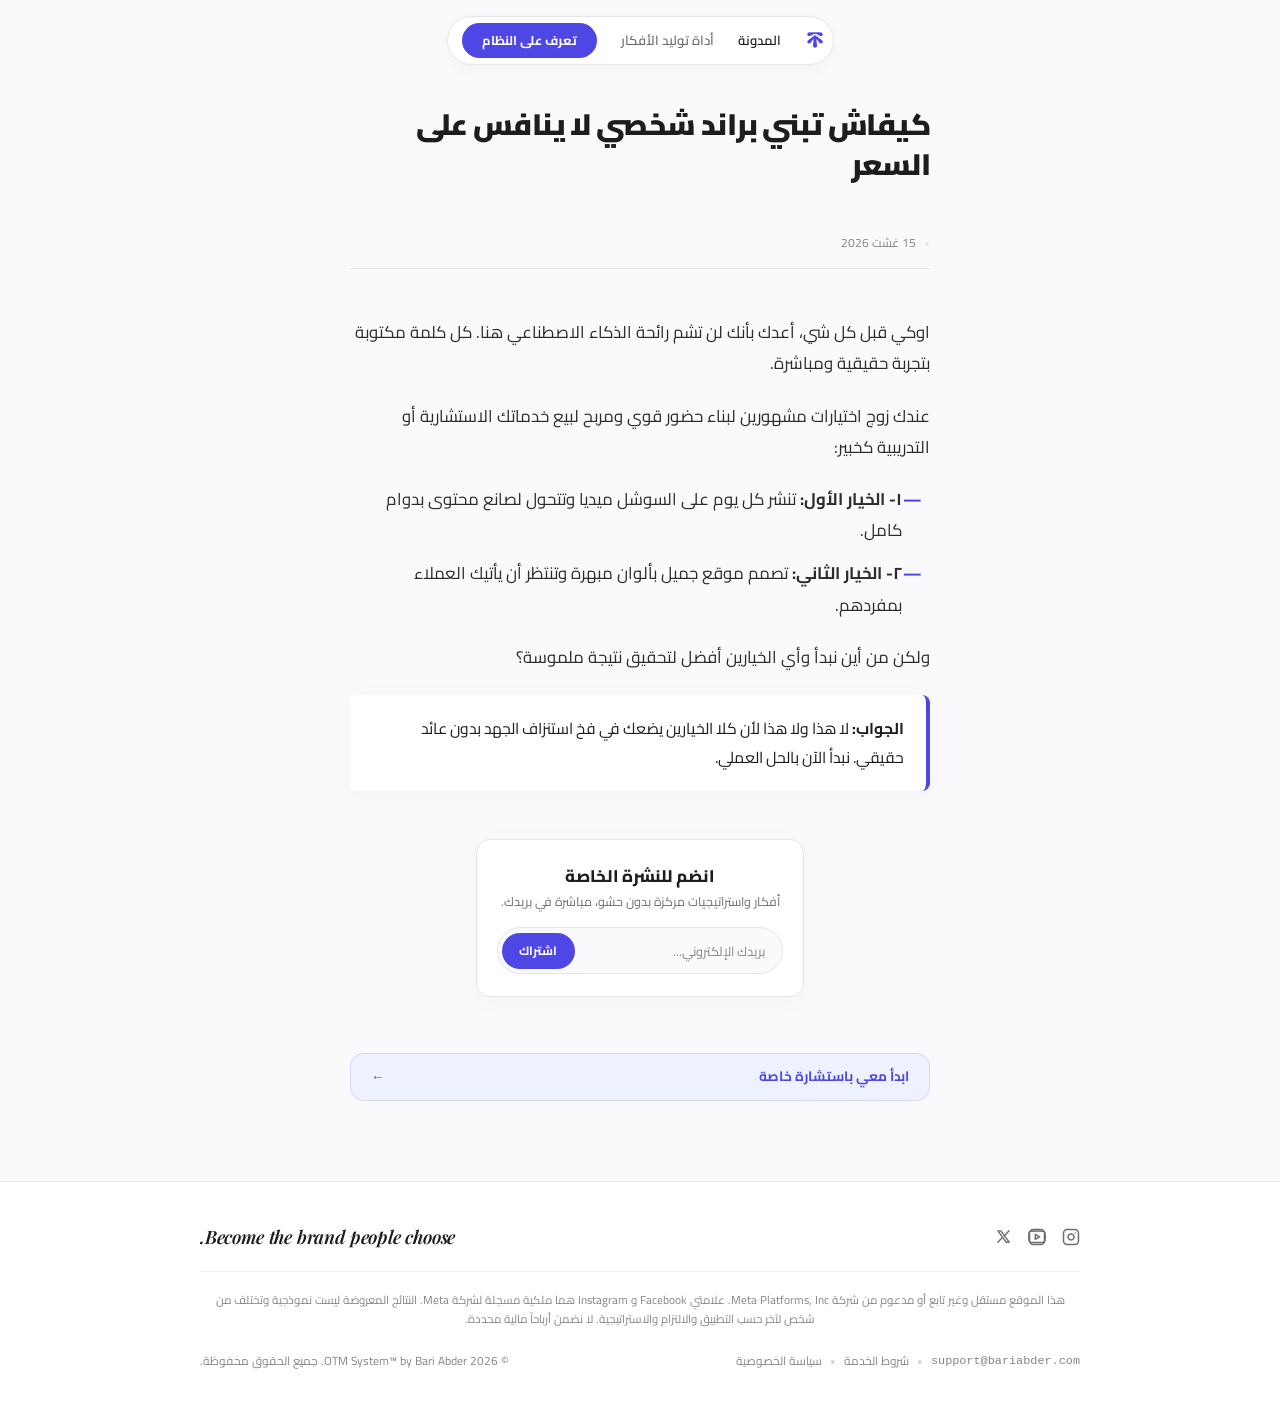
==== commit 1b047b5e: "Update build-personal-brand-without-competing-on-price.html" ====
--- a/build-personal-brand-without-competing-on-price.html
+++ b/build-personal-brand-without-competing-on-price.html
@@ -19,16 +19,16 @@
   <header class="top-nav-header">
     <nav class="top-nav-pill">
       <!-- Brand Icon / Logo -->
-      <a href="/" class="nav-profile">
+       <a href="/" class="nav-profile">
         <img src="logo-wide.png" alt="logo-otm">
       </a>
 
       <!-- Navigation Links -->
       <a href="https://blog.bariabder.com/" class="nav-link-item active">المدونة</a>
-      <a href="https://bariabder.com/generator/" class="nav-link-item">أداة توليد الأفكار</a>
+      <a href="https://bariabder.com/idea" class="nav-link-item">أداة توليد الأفكار</a>
 
-      <!-- CTA Button -->
-      <a href="https://bariabder.com/#system" class="nav-btn-cta">تعرف على النظام</a>
+      <!-- CTA Button Replacement -->
+      <a href="https://www.bariabder.com/#hero-video" class="nav-btn-cta">تعرف على النظام</a>
     </nav>
   </header>
 
--- a/style.css
+++ b/style.css
@@ -62,17 +62,6 @@
   top: 16px;
   z-index: 100;
   padding: 0 1rem;
-}
-.nav-profile {
-  display: flex;
-  align-items: center;
-}
-
-.nav-profile img {
-  height: 28px;      /* Adjust height to fit your navbar */
-  width: auto;       /* Maintains aspect ratio */
-  display: block;
-  object-fit: contain;
 }
 
 .top-nav-pill {
@@ -311,6 +300,7 @@
 .newsletter-btn:hover {
   background: var(--accent-hover);
 }
+
 /* =========================================================
    4. SITE FOOTER (PIXEL-PERFECT TO SCREENSHOT)
    ========================================================= */
@@ -440,3 +430,185 @@
     text-align: center;
   }
 }
+
+/* Navigation Logo */
+.nav-profile {
+  display: flex;
+  align-items: center;
+}
+
+.nav-profile img {
+  height: 20px;
+  width: auto;
+  display: block;
+  object-fit: contain;
+}
+
+/* =========================================================
+   6. ARTICLE & BLOG POST DETAILS (ADDITIONS)
+   ========================================================= */
+/* Article Header */
+.article-header {
+  display: flex;
+  flex-direction: column;
+  gap: 0.85rem;
+  padding-bottom: 1rem;
+  border-bottom: 1px solid var(--border-light);
+}
+
+.article-main-title {
+  font-size: 1.85rem;
+  font-weight: 900;
+  line-height: 1.35;
+  color: var(--text-main);
+  letter-spacing: -0.02em;
+}
+
+.article-cta-banner {
+  display: inline-flex;
+  align-items: center;
+  justify-content: space-between;
+  background: var(--accent-subtle);
+  color: var(--accent);
+  border: 1px solid rgba(79, 70, 229, 0.15);
+  border-radius: var(--radius-md);
+  padding: 0.75rem 1.25rem;
+  font-size: 0.85rem;
+  font-weight: 700;
+  text-decoration: none;
+  margin-top: 0.5rem;
+  transition: all 0.2s ease;
+}
+
+.article-cta-banner:hover {
+  background: var(--accent);
+  color: #ffffff;
+  transform: translateY(-1px);
+}
+
+/* Article Prose */
+.article-body {
+  font-size: 1.05rem;
+  line-height: 1.85;
+  color: #2c2c2e;
+  display: flex;
+  flex-direction: column;
+  gap: 1.35rem;
+}
+
+.article-styled-list {
+  list-style: none;
+  display: flex;
+  flex-direction: column;
+  gap: 0.75rem;
+  padding-right: 0.5rem;
+}
+
+.article-styled-list li {
+  position: relative;
+  padding-right: 1.25rem;
+}
+
+.article-styled-list li::before {
+  content: "—";
+  position: absolute;
+  right: 0;
+  color: var(--accent);
+  font-weight: bold;
+}
+
+.article-callout {
+  background: var(--surface);
+  border-right: 4px solid var(--accent);
+  border-radius: 0 var(--radius-sm) var(--radius-sm) 0;
+  padding: 1.2rem 1.4rem;
+  box-shadow: var(--shadow-card);
+  font-size: 0.98rem;
+  color: var(--text-main);
+}
+
+/* Related Posts Section */
+.more-posts-section {
+  display: flex;
+  flex-direction: column;
+  gap: 1.25rem;
+  margin-top: 1rem;
+}
+
+.more-posts-heading {
+  font-size: 1.15rem;
+  font-weight: 800;
+  color: var(--text-main);
+}
+
+.more-posts-grid {
+  display: grid;
+  grid-template-columns: repeat(2, 1fr);
+  gap: 1rem;
+}
+
+.more-post-card {
+  background: var(--surface);
+  border: 1px solid var(--border-light);
+  border-radius: var(--radius-md);
+  overflow: hidden;
+  text-decoration: none;
+  color: inherit;
+  display: flex;
+  flex-direction: column;
+  transition: all 0.2s ease;
+}
+
+.more-post-card:hover {
+  transform: translateY(-2px);
+  box-shadow: var(--shadow-card);
+  border-color: #d1d1d6;
+}
+
+.more-post-thumb {
+  width: 100%;
+  height: 130px;
+  overflow: hidden;
+  background: var(--surface-hover);
+}
+
+.more-post-thumb img {
+  width: 100%;
+  height: 100%;
+  object-fit: cover;
+  transition: transform 0.3s ease;
+}
+
+.more-post-card:hover .more-post-thumb img {
+  transform: scale(1.04);
+}
+
+.more-post-info {
+  padding: 1rem;
+  display: flex;
+  flex-direction: column;
+  gap: 0.5rem;
+  flex: 1;
+}
+
+.more-post-title {
+  font-size: 0.88rem;
+  font-weight: 700;
+  line-height: 1.45;
+  color: var(--text-main);
+}
+
+.more-post-date {
+  font-size: 0.72rem;
+  color: var(--text-faint);
+  margin-top: auto;
+}
+
+@media (max-width: 600px) {
+  .more-posts-grid {
+    grid-template-columns: 1fr;
+  }
+}
+
+/* ---- Removed the “new block” you added that redefined article styles ---- */
+/* (Everything you added below “/ * Navigation Logo * /” in your message was removed.) */
